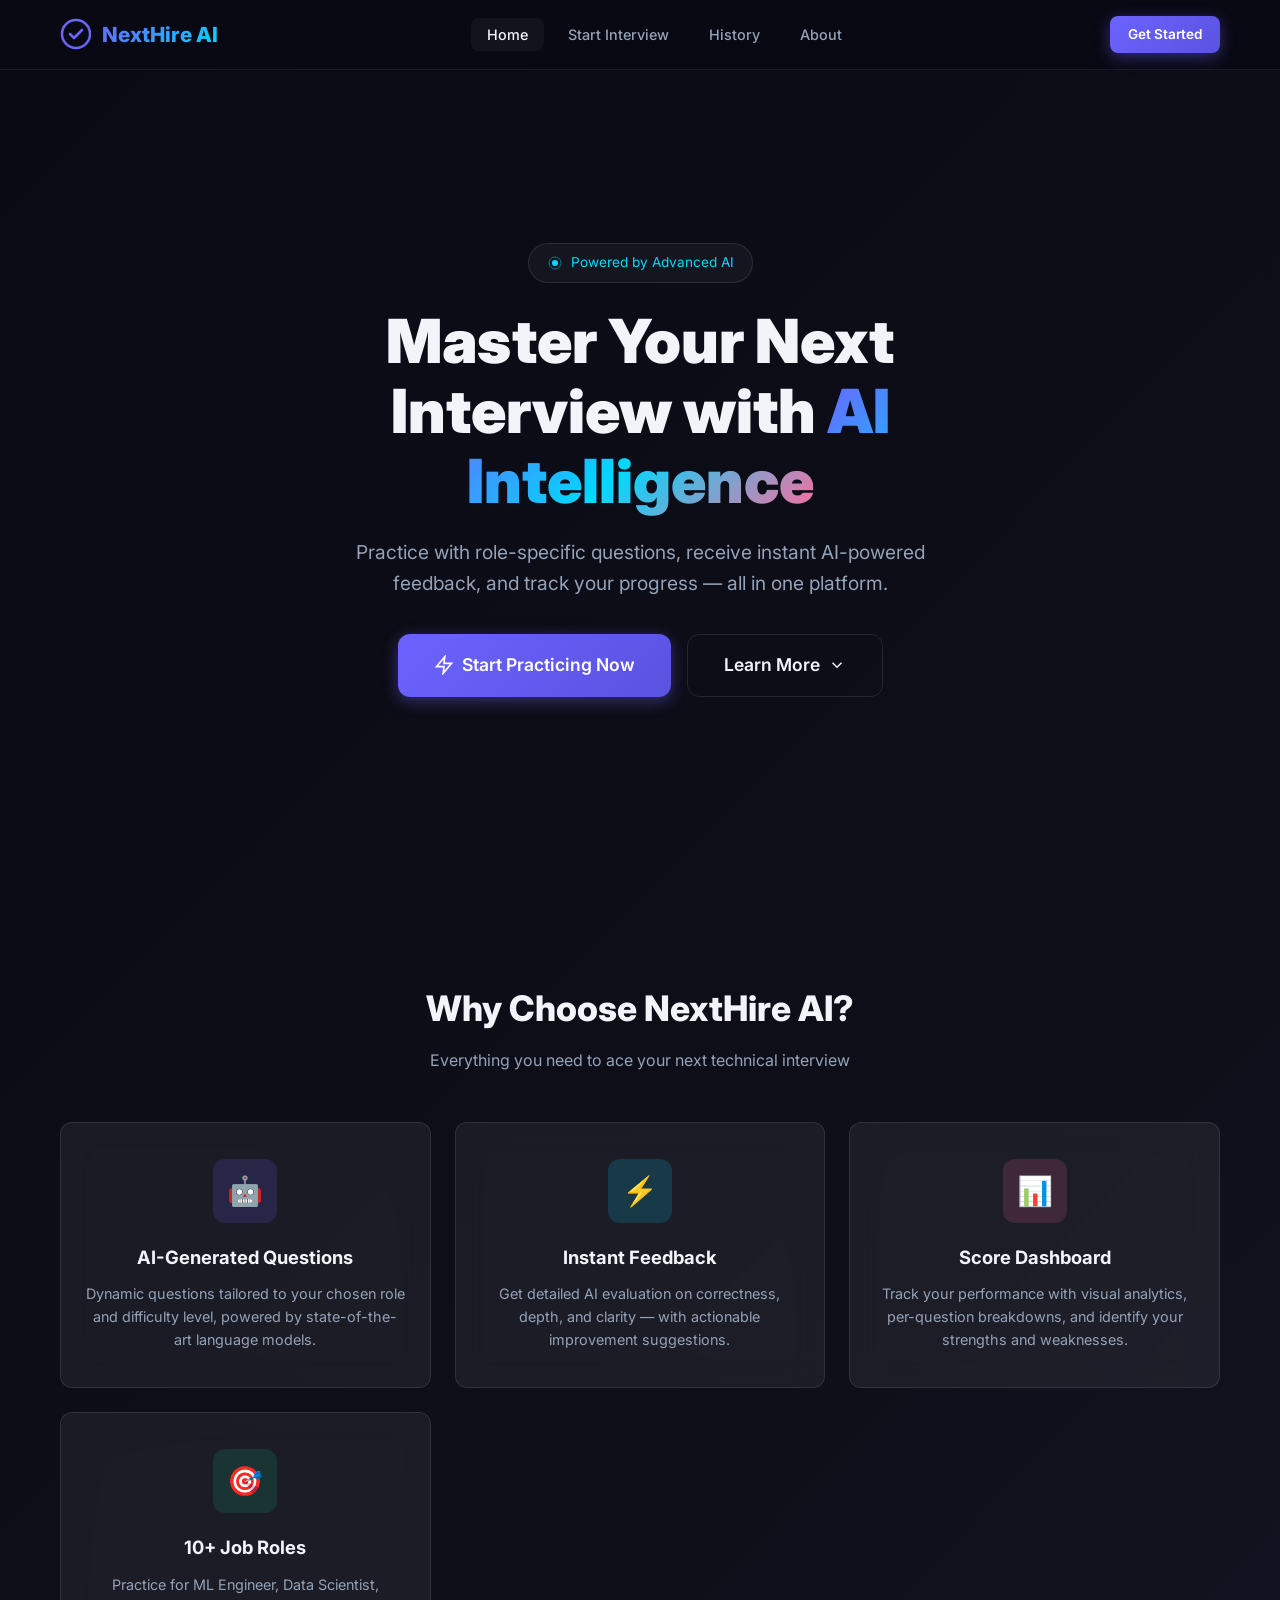
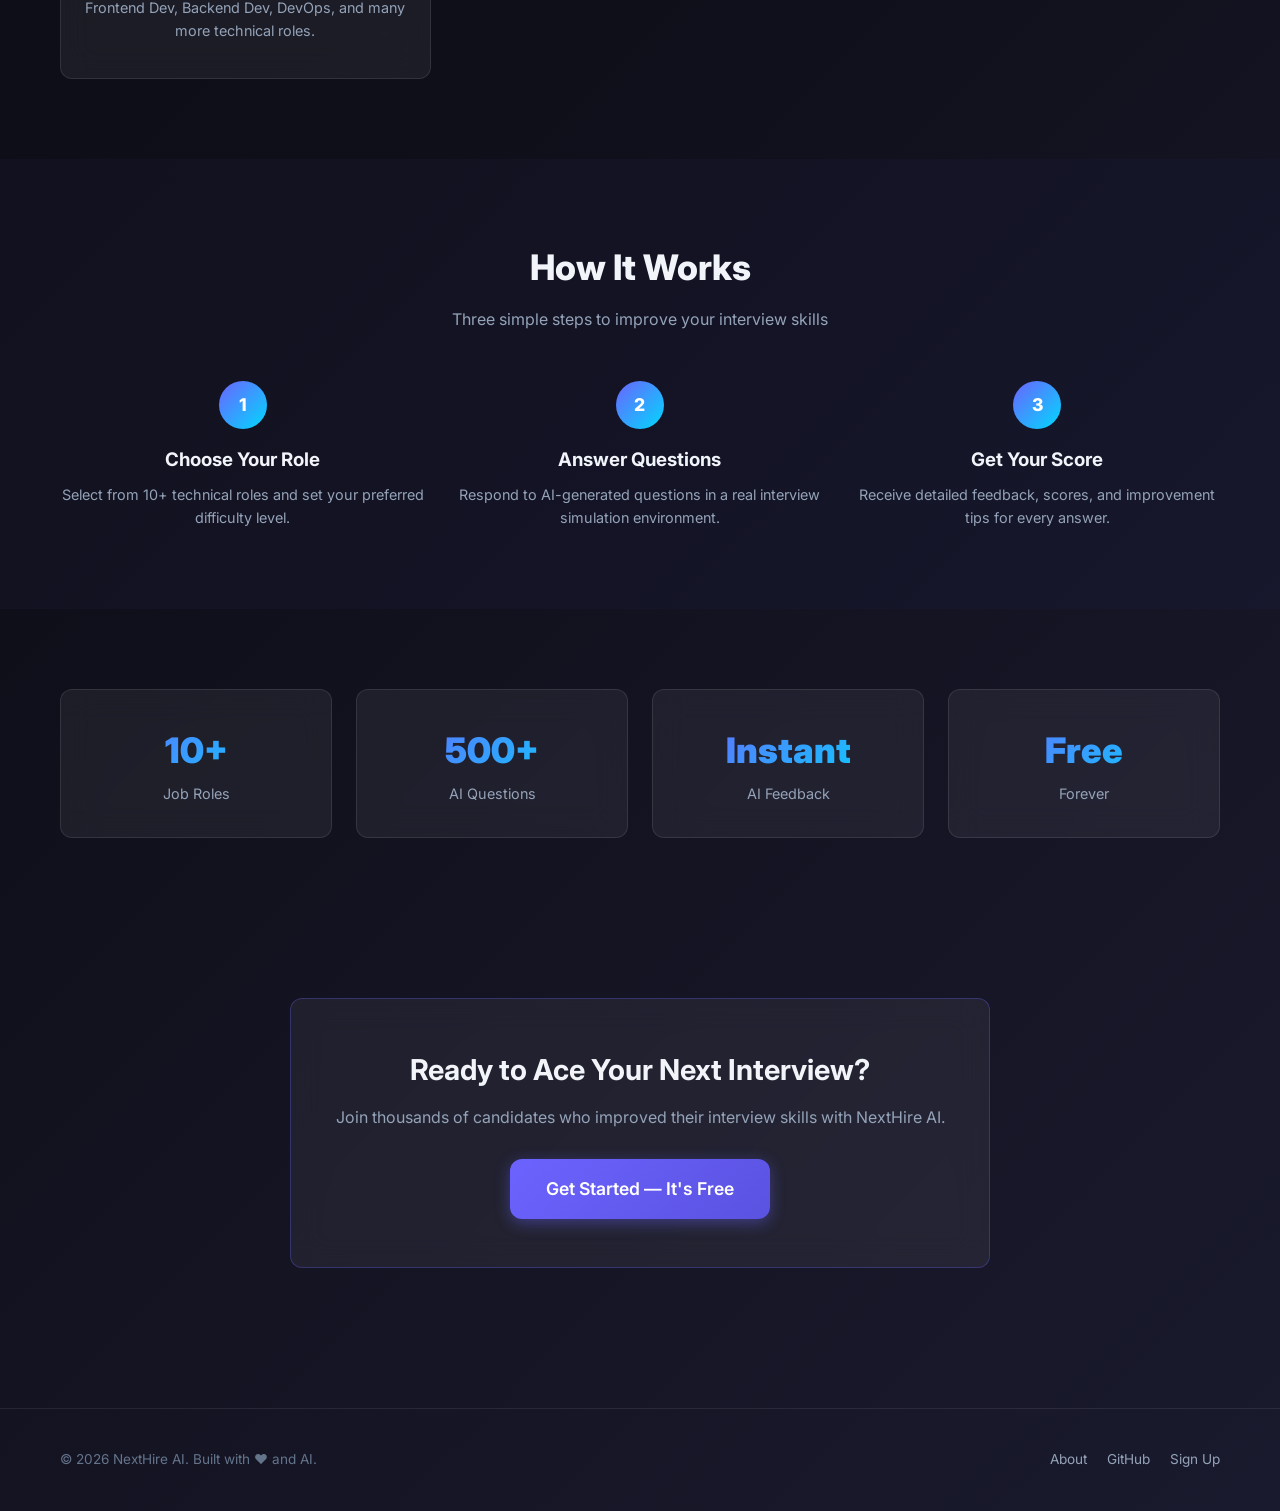
==== frontend/index.html @ ea90fc49 "project structure added" ====
<!DOCTYPE html>
<html lang="en">
<head>
  <meta charset="UTF-8">
  <meta name="viewport" content="width=device-width, initial-scale=1.0">
  <meta name="description" content="NextHire AI — Master your next interview with AI-powered mock interviews. Practice with real questions, get instant feedback.">
  <title>NextHire AI — AI-Powered Mock Interviews</title>
  <link rel="stylesheet" href="css/styles.css">
  <link rel="icon" href="data:image/svg+xml,<svg xmlns='http://www.w3.org/2000/svg' viewBox='0 0 100 100'><text y='.9em' font-size='90'>🎯</text></svg>">
</head>
<body>
  <!-- Navbar -->
  <nav class="navbar" id="navbar">
    <div class="container">
      <a href="index.html" class="nav-logo">
        <svg viewBox="0 0 32 32" fill="none"><circle cx="16" cy="16" r="14" stroke="url(#g1)" stroke-width="2.5"/><path d="M10 16l4 4 8-8" stroke="url(#g1)" stroke-width="2.5" stroke-linecap="round" stroke-linejoin="round"/><defs><linearGradient id="g1" x1="0" y1="0" x2="32" y2="32"><stop stop-color="#6C63FF"/><stop offset="1" stop-color="#00D9FF"/></linearGradient></defs></svg>
        <span>NextHire AI</span>
      </a>
      <ul class="nav-links" id="navLinks">
        <li><a href="index.html" class="active">Home</a></li>
        <li><a href="select-role.html">Start Interview</a></li>
        <li><a href="history.html">History</a></li>
        <li><a href="about.html">About</a></li>
      </ul>
      <div class="nav-user" id="navUser">
        <a href="auth.html" class="btn btn-primary btn-sm" id="authBtn">Get Started</a>
      </div>
      <button class="hamburger" id="hamburger" aria-label="Toggle menu">
        <span></span><span></span><span></span>
      </button>
    </div>
  </nav>

  <!-- Hero Section -->
  <section class="hero">
    <div class="hero-bg">
      <canvas id="particles-canvas"></canvas>
    </div>
    <div class="hero-content">
      <div class="hero-badge">
        <svg width="16" height="16" viewBox="0 0 16 16" fill="none"><circle cx="8" cy="8" r="3" fill="#00D9FF"/><circle cx="8" cy="8" r="6" stroke="#00D9FF" stroke-width="1" opacity="0.5"/></svg>
        Powered by Advanced AI
      </div>
      <h1>Master Your Next Interview with <span class="gradient-text">AI Intelligence</span></h1>
      <p>Practice with role-specific questions, receive instant AI-powered feedback, and track your progress — all in one platform.</p>
      <div class="hero-btns">
        <a href="auth.html" class="btn btn-primary btn-lg" id="heroCTA">
          <svg width="20" height="20" viewBox="0 0 24 24" fill="none" stroke="currentColor" stroke-width="2"><path d="M13 2L3 14h9l-1 8 10-12h-9l1-8z"/></svg>
          Start Practicing Now
        </a>
        <a href="#features" class="btn btn-secondary btn-lg">
          Learn More
          <svg width="18" height="18" viewBox="0 0 24 24" fill="none" stroke="currentColor" stroke-width="2"><path d="M6 9l6 6 6-6"/></svg>
        </a>
      </div>
    </div>
  </section>

  <!-- Features -->
  <section class="section" id="features">
    <div class="container">
      <div class="section-header">
        <h2>Why Choose <span class="gradient-text">NextHire AI</span>?</h2>
        <p>Everything you need to ace your next technical interview</p>
      </div>
      <div class="features-grid">
        <div class="glass-card feature-card animate-fade-in delay-1">
          <div class="feature-icon purple">🤖</div>
          <h3>AI-Generated Questions</h3>
          <p>Dynamic questions tailored to your chosen role and difficulty level, powered by state-of-the-art language models.</p>
        </div>
        <div class="glass-card feature-card animate-fade-in delay-2">
          <div class="feature-icon cyan">⚡</div>
          <h3>Instant Feedback</h3>
          <p>Get detailed AI evaluation on correctness, depth, and clarity — with actionable improvement suggestions.</p>
        </div>
        <div class="glass-card feature-card animate-fade-in delay-3">
          <div class="feature-icon pink">📊</div>
          <h3>Score Dashboard</h3>
          <p>Track your performance with visual analytics, per-question breakdowns, and identify your strengths and weaknesses.</p>
        </div>
        <div class="glass-card feature-card animate-fade-in delay-4">
          <div class="feature-icon green">🎯</div>
          <h3>10+ Job Roles</h3>
          <p>Practice for ML Engineer, Data Scientist, Frontend Dev, Backend Dev, DevOps, and many more technical roles.</p>
        </div>
      </div>
    </div>
  </section>

  <!-- How It Works -->
  <section class="section" style="background: rgba(108,99,255,0.03);">
    <div class="container">
      <div class="section-header">
        <h2>How It <span class="gradient-text">Works</span></h2>
        <p>Three simple steps to improve your interview skills</p>
      </div>
      <div class="steps-grid">
        <div class="step-card animate-fade-in delay-1">
          <div class="step-number">1</div>
          <h3>Choose Your Role</h3>
          <p>Select from 10+ technical roles and set your preferred difficulty level.</p>
        </div>
        <div class="step-card animate-fade-in delay-2">
          <div class="step-number">2</div>
          <h3>Answer Questions</h3>
          <p>Respond to AI-generated questions in a real interview simulation environment.</p>
        </div>
        <div class="step-card animate-fade-in delay-3">
          <div class="step-number">3</div>
          <h3>Get Your Score</h3>
          <p>Receive detailed feedback, scores, and improvement tips for every answer.</p>
        </div>
      </div>
    </div>
  </section>

  <!-- Stats -->
  <section class="section">
    <div class="container">
      <div class="stats-grid">
        <div class="glass-card stat-card animate-fade-in delay-1">
          <div class="stat-value">10+</div>
          <div class="stat-label">Job Roles</div>
        </div>
        <div class="glass-card stat-card animate-fade-in delay-2">
          <div class="stat-value">500+</div>
          <div class="stat-label">AI Questions</div>
        </div>
        <div class="glass-card stat-card animate-fade-in delay-3">
          <div class="stat-value">Instant</div>
          <div class="stat-label">AI Feedback</div>
        </div>
        <div class="glass-card stat-card animate-fade-in delay-4">
          <div class="stat-value">Free</div>
          <div class="stat-label">Forever</div>
        </div>
      </div>
    </div>
  </section>

  <!-- CTA -->
  <section class="section" style="text-align:center;">
    <div class="container">
      <div class="glass-card" style="padding:48px 32px; max-width:700px; margin:0 auto; border: 1px solid rgba(108,99,255,0.3);">
        <h2 style="font-size:1.8rem; margin-bottom:12px;">Ready to Ace Your Next Interview?</h2>
        <p style="color:var(--text-secondary); margin-bottom:28px;">Join thousands of candidates who improved their interview skills with NextHire AI.</p>
        <a href="auth.html" class="btn btn-primary btn-lg">Get Started — It's Free</a>
      </div>
    </div>
  </section>

  <!-- Footer -->
  <footer class="footer">
    <div class="container">
      <div class="footer-content">
        <div class="footer-text">© 2026 NextHire AI. Built with ❤️ and AI.</div>
        <div class="footer-links">
          <a href="about.html">About</a>
          <a href="https://github.com" target="_blank">GitHub</a>
          <a href="auth.html">Sign Up</a>
        </div>
      </div>
    </div>
  </footer>

  <!-- Toast Container -->
  <div class="toast-container" id="toastContainer"></div>

  <script src="js/particles.js"></script>
  <script src="js/app.js"></script>
</body>
</html>
---- frontend/css/styles.css ----
/* ========== NextHire AI — Design System ========== */
@import url('https://fonts.googleapis.com/css2?family=Inter:wght@300;400;500;600;700;800;900&display=swap');

/* --- CSS Variables --- */
:root {
  --primary: #6C63FF;
  --primary-light: #8B83FF;
  --primary-dark: #5A52E0;
  --secondary: #00D9FF;
  --secondary-light: #33E1FF;
  --accent: #FF6B9D;
  --success: #10B981;
  --warning: #F59E0B;
  --danger: #EF4444;
  --bg-primary: #0A0A14;
  --bg-secondary: #0F0F1A;
  --bg-tertiary: #1A1A2E;
  --surface: rgba(255,255,255,0.04);
  --surface-hover: rgba(255,255,255,0.08);
  --surface-active: rgba(255,255,255,0.12);
  --glass: rgba(255,255,255,0.06);
  --glass-border: rgba(255,255,255,0.1);
  --text-primary: #F1F5F9;
  --text-secondary: #94A3B8;
  --text-muted: #64748B;
  --border: rgba(255,255,255,0.08);
  --shadow: 0 8px 32px rgba(0,0,0,0.4);
  --shadow-lg: 0 16px 48px rgba(0,0,0,0.5);
  --glow-primary: 0 0 20px rgba(108,99,255,0.3);
  --glow-secondary: 0 0 20px rgba(0,217,255,0.3);
  --radius-sm: 8px;
  --radius-md: 12px;
  --radius-lg: 16px;
  --radius-xl: 24px;
  --transition: all 0.3s cubic-bezier(0.4, 0, 0.2, 1);
}

/* --- Reset & Base --- */
*, *::before, *::after { box-sizing: border-box; margin: 0; padding: 0; }

html {
  scroll-behavior: smooth;
  font-size: 16px;
}

body {
  font-family: 'Inter', -apple-system, BlinkMacSystemFont, sans-serif;
  background: linear-gradient(135deg, var(--bg-primary), var(--bg-secondary), var(--bg-tertiary));
  color: var(--text-primary);
  min-height: 100vh;
  line-height: 1.6;
  overflow-x: hidden;
  -webkit-font-smoothing: antialiased;
}

a { color: var(--primary-light); text-decoration: none; transition: var(--transition); }
a:hover { color: var(--secondary); }

img { max-width: 100%; height: auto; }

/* --- Scrollbar --- */
::-webkit-scrollbar { width: 6px; }
::-webkit-scrollbar-track { background: var(--bg-primary); }
::-webkit-scrollbar-thumb { background: var(--primary); border-radius: 3px; }

/* --- Container --- */
.container { width: 100%; max-width: 1200px; margin: 0 auto; padding: 0 20px; }

/* --- Glass Card --- */
.glass-card {
  background: var(--glass);
  backdrop-filter: blur(16px);
  -webkit-backdrop-filter: blur(16px);
  border: 1px solid var(--glass-border);
  border-radius: var(--radius-md);
  padding: 24px;
  transition: var(--transition);
}
.glass-card:hover {
  background: var(--surface-hover);
  border-color: rgba(108,99,255,0.3);
  transform: translateY(-2px);
  box-shadow: var(--glow-primary);
}

/* --- Buttons --- */
.btn {
  display: inline-flex;
  align-items: center;
  justify-content: center;
  gap: 8px;
  padding: 12px 28px;
  border: none;
  border-radius: var(--radius-sm);
  font-family: 'Inter', sans-serif;
  font-weight: 600;
  font-size: 0.95rem;
  cursor: pointer;
  transition: var(--transition);
  text-decoration: none;
  white-space: nowrap;
}
.btn-primary {
  background: linear-gradient(135deg, var(--primary), var(--primary-dark));
  color: #fff;
  box-shadow: 0 4px 15px rgba(108,99,255,0.4);
}
.btn-primary:hover {
  transform: translateY(-2px);
  box-shadow: 0 6px 25px rgba(108,99,255,0.5);
  color: #fff;
}
.btn-secondary {
  background: transparent;
  color: var(--text-primary);
  border: 1px solid var(--glass-border);
}
.btn-secondary:hover {
  background: var(--surface-hover);
  border-color: var(--primary);
  color: #fff;
}
.btn-success { background: linear-gradient(135deg, var(--success), #059669); color: #fff; }
.btn-danger { background: linear-gradient(135deg, var(--danger), #DC2626); color: #fff; }
.btn-lg { padding: 16px 36px; font-size: 1.1rem; border-radius: var(--radius-md); }
.btn-sm { padding: 8px 18px; font-size: 0.85rem; }
.btn-icon { width: 44px; height: 44px; padding: 0; border-radius: 50%; }
.btn:disabled { opacity: 0.5; cursor: not-allowed; transform: none !important; }

/* --- Form Elements --- */
.form-group { margin-bottom: 20px; }
.form-label {
  display: block;
  margin-bottom: 6px;
  font-size: 0.9rem;
  font-weight: 500;
  color: var(--text-secondary);
}
.form-input, .form-textarea, .form-select {
  width: 100%;
  padding: 12px 16px;
  background: var(--surface);
  border: 1px solid var(--border);
  border-radius: var(--radius-sm);
  color: var(--text-primary);
  font-family: 'Inter', sans-serif;
  font-size: 0.95rem;
  transition: var(--transition);
  outline: none;
}
.form-input:focus, .form-textarea:focus, .form-select:focus {
  border-color: var(--primary);
  box-shadow: 0 0 0 3px rgba(108,99,255,0.15);
  background: var(--surface-hover);
}
.form-input::placeholder, .form-textarea::placeholder { color: var(--text-muted); }
.form-textarea { resize: vertical; min-height: 120px; }
.form-select option { background: var(--bg-secondary); color: var(--text-primary); }

/* --- Navbar --- */
.navbar {
  position: fixed;
  top: 0;
  left: 0;
  right: 0;
  z-index: 1000;
  background: rgba(10,10,20,0.85);
  backdrop-filter: blur(20px);
  -webkit-backdrop-filter: blur(20px);
  border-bottom: 1px solid var(--border);
  padding: 0 20px;
  height: 70px;
}
.navbar .container {
  display: flex;
  align-items: center;
  justify-content: space-between;
  height: 100%;
}
.nav-logo {
  display: flex;
  align-items: center;
  gap: 10px;
  font-size: 1.3rem;
  font-weight: 800;
  color: var(--text-primary);
}
.nav-logo span { background: linear-gradient(135deg, var(--primary), var(--secondary)); -webkit-background-clip: text; -webkit-text-fill-color: transparent; background-clip: text; }
.nav-logo svg { width: 32px; height: 32px; }
.nav-links { display: flex; align-items: center; gap: 8px; list-style: none; }
.nav-links a {
  padding: 8px 16px;
  color: var(--text-secondary);
  font-size: 0.9rem;
  font-weight: 500;
  border-radius: var(--radius-sm);
  transition: var(--transition);
}
.nav-links a:hover, .nav-links a.active { color: var(--text-primary); background: var(--surface); }
.nav-user { display: flex; align-items: center; gap: 12px; }
.nav-avatar {
  width: 36px; height: 36px;
  border-radius: 50%;
  background: linear-gradient(135deg, var(--primary), var(--secondary));
  display: flex; align-items: center; justify-content: center;
  font-weight: 700; font-size: 0.85rem; color: #fff;
  cursor: pointer;
}
.hamburger {
  display: none;
  flex-direction: column;
  gap: 5px;
  cursor: pointer;
  background: none;
  border: none;
  padding: 8px;
}
.hamburger span {
  width: 24px; height: 2px;
  background: var(--text-primary);
  transition: var(--transition);
  border-radius: 2px;
}

/* --- Hero --- */
.hero {
  min-height: 100vh;
  display: flex;
  align-items: center;
  justify-content: center;
  text-align: center;
  padding: 100px 20px 60px;
  position: relative;
  overflow: hidden;
}
.hero-bg { position: absolute; inset: 0; z-index: 0; }
#particles-canvas { position: absolute; inset: 0; z-index: 0; }
.hero-content { position: relative; z-index: 1; max-width: 750px; }
.hero-badge {
  display: inline-flex;
  align-items: center;
  gap: 8px;
  padding: 8px 18px;
  background: var(--surface);
  border: 1px solid var(--glass-border);
  border-radius: 50px;
  font-size: 0.85rem;
  color: var(--secondary);
  margin-bottom: 24px;
  animation: fadeInDown 0.8s ease;
}
.hero h1 {
  font-size: clamp(2.2rem, 5vw, 3.8rem);
  font-weight: 900;
  line-height: 1.15;
  margin-bottom: 20px;
  animation: fadeInUp 0.8s ease 0.2s both;
}
.hero h1 .gradient-text {
  background: linear-gradient(135deg, var(--primary), var(--secondary), var(--accent));
  -webkit-background-clip: text;
  -webkit-text-fill-color: transparent;
  background-clip: text;
}
.hero p {
  font-size: clamp(1rem, 2vw, 1.2rem);
  color: var(--text-secondary);
  margin-bottom: 36px;
  max-width: 600px;
  margin-left: auto;
  margin-right: auto;
  animation: fadeInUp 0.8s ease 0.4s both;
}
.hero-btns {
  display: flex;
  gap: 16px;
  justify-content: center;
  flex-wrap: wrap;
  animation: fadeInUp 0.8s ease 0.6s both;
}

/* --- Section --- */
.section { padding: 80px 0; }
.section-header { text-align: center; margin-bottom: 48px; }
.section-header h2 {
  font-size: clamp(1.6rem, 3vw, 2.2rem);
  font-weight: 800;
  margin-bottom: 12px;
}
.section-header p { color: var(--text-secondary); max-width: 550px; margin: 0 auto; }

/* --- Feature Cards --- */
.features-grid { display: grid; grid-template-columns: repeat(auto-fit, minmax(280px, 1fr)); gap: 24px; }
.feature-card { text-align: center; padding: 36px 24px; }
.feature-icon {
  width: 64px; height: 64px;
  margin: 0 auto 20px;
  border-radius: var(--radius-md);
  display: flex; align-items: center; justify-content: center;
  font-size: 1.8rem;
}
.feature-icon.purple { background: rgba(108,99,255,0.15); color: var(--primary); }
.feature-icon.cyan { background: rgba(0,217,255,0.15); color: var(--secondary); }
.feature-icon.pink { background: rgba(255,107,157,0.15); color: var(--accent); }
.feature-icon.green { background: rgba(16,185,129,0.15); color: var(--success); }
.feature-card h3 { font-size: 1.15rem; font-weight: 700; margin-bottom: 10px; }
.feature-card p { font-size: 0.9rem; color: var(--text-secondary); line-height: 1.6; }

/* --- Steps --- */
.steps-grid { display: grid; grid-template-columns: repeat(auto-fit, minmax(220px, 1fr)); gap: 32px; position: relative; }
.step-card { text-align: center; position: relative; }
.step-number {
  width: 48px; height: 48px;
  margin: 0 auto 16px;
  border-radius: 50%;
  background: linear-gradient(135deg, var(--primary), var(--secondary));
  display: flex; align-items: center; justify-content: center;
  font-weight: 800; font-size: 1.1rem; color: #fff;
}
.step-card h3 { font-weight: 700; margin-bottom: 8px; }
.step-card p { font-size: 0.9rem; color: var(--text-secondary); }

/* --- Stats --- */
.stats-grid { display: grid; grid-template-columns: repeat(auto-fit, minmax(200px, 1fr)); gap: 24px; }
.stat-card { text-align: center; padding: 32px 16px; }
.stat-card .stat-value {
  font-size: 2.2rem;
  font-weight: 900;
  background: linear-gradient(135deg, var(--primary), var(--secondary));
  -webkit-background-clip: text; -webkit-text-fill-color: transparent; background-clip: text;
}
.stat-card .stat-label { font-size: 0.9rem; color: var(--text-secondary); margin-top: 4px; }

/* --- Auth Page --- */
.auth-page {
  min-height: 100vh;
  display: flex;
  align-items: center;
  justify-content: center;
  padding: 80px 20px 40px;
}
.auth-container {
  width: 100%;
  max-width: 440px;
}
.auth-card { padding: 40px 32px; text-align: center; }
.auth-card h2 { font-size: 1.6rem; font-weight: 800; margin-bottom: 8px; }
.auth-card .auth-subtitle { color: var(--text-secondary); margin-bottom: 28px; font-size: 0.95rem; }
.auth-tabs { display: flex; gap: 4px; background: var(--surface); border-radius: var(--radius-sm); padding: 4px; margin-bottom: 28px; }
.auth-tab {
  flex: 1;
  padding: 10px;
  border: none;
  background: transparent;
  color: var(--text-secondary);
  font-family: 'Inter', sans-serif;
  font-weight: 600;
  font-size: 0.9rem;
  cursor: pointer;
  border-radius: 6px;
  transition: var(--transition);
}
.auth-tab.active { background: var(--primary); color: #fff; }
.auth-divider {
  display: flex;
  align-items: center;
  gap: 16px;
  margin: 20px 0;
  color: var(--text-muted);
  font-size: 0.85rem;
}
.auth-divider::before, .auth-divider::after { content: ''; flex: 1; height: 1px; background: var(--border); }
.auth-footer { margin-top: 20px; font-size: 0.85rem; color: var(--text-secondary); }
.password-wrapper { position: relative; }
.password-toggle {
  position: absolute;
  right: 14px;
  top: 50%;
  transform: translateY(-50%);
  background: none;
  border: none;
  color: var(--text-muted);
  cursor: pointer;
  font-size: 1.1rem;
}

/* --- Role Selection --- */
.page-wrapper { padding: 90px 20px 40px; min-height: 100vh; }
.page-header { margin-bottom: 32px; }
.page-header h1 { font-size: clamp(1.5rem, 3vw, 2rem); font-weight: 800; }
.page-header p { color: var(--text-secondary); margin-top: 8px; }

.roles-filters {
  display: flex;
  gap: 12px;
  margin-bottom: 24px;
  flex-wrap: wrap;
  align-items: center;
}
.search-box {
  flex: 1;
  min-width: 220px;
  position: relative;
}
.search-box input { padding-left: 42px; }
.search-box svg {
  position: absolute;
  left: 14px;
  top: 50%;
  transform: translateY(-50%);
  width: 18px;
  height: 18px;
  color: var(--text-muted);
}
.filter-chip {
  padding: 8px 18px;
  border: 1px solid var(--border);
  border-radius: 50px;
  background: transparent;
  color: var(--text-secondary);
  font-family: 'Inter', sans-serif;
  font-size: 0.85rem;
  font-weight: 500;
  cursor: pointer;
  transition: var(--transition);
}
.filter-chip:hover, .filter-chip.active {
  background: var(--primary);
  color: #fff;
  border-color: var(--primary);
}

.roles-grid { display: grid; grid-template-columns: repeat(auto-fill, minmax(280px, 1fr)); gap: 20px; }
.role-card { cursor: pointer; position: relative; overflow: hidden; }
.role-card.selected { border-color: var(--primary); box-shadow: var(--glow-primary); }
.role-card .role-icon { font-size: 2.2rem; margin-bottom: 14px; }
.role-card h3 { font-size: 1.05rem; font-weight: 700; margin-bottom: 6px; }
.role-card p { font-size: 0.85rem; color: var(--text-secondary); margin-bottom: 14px; }
.role-meta { display: flex; gap: 10px; flex-wrap: wrap; }
.role-badge {
  padding: 4px 10px;
  border-radius: 50px;
  font-size: 0.75rem;
  font-weight: 600;
}
.role-badge.easy { background: rgba(16,185,129,0.15); color: var(--success); }
.role-badge.medium { background: rgba(245,158,11,0.15); color: var(--warning); }
.role-badge.hard { background: rgba(239,68,68,0.15); color: var(--danger); }

.config-panel {
  margin-top: 32px;
  display: flex;
  flex-wrap: wrap;
  gap: 20px;
  align-items: flex-end;
}
.config-group { flex: 1; min-width: 180px; }

/* --- Interview Room --- */
.interview-layout {
  display: grid;
  grid-template-columns: 1fr 1fr;
  gap: 24px;
  min-height: calc(100vh - 130px);
}
.interview-sidebar { position: sticky; top: 90px; height: fit-content; }
.question-panel, .answer-panel { display: flex; flex-direction: column; gap: 16px; }
.progress-bar-container {
  width: 100%;
  height: 6px;
  background: var(--surface);
  border-radius: 3px;
  overflow: hidden;
}
.progress-bar-fill {
  height: 100%;
  background: linear-gradient(90deg, var(--primary), var(--secondary));
  border-radius: 3px;
  transition: width 0.5s ease;
}
.question-number { font-size: 0.85rem; color: var(--text-muted); font-weight: 600; }
.question-text { font-size: 1.1rem; font-weight: 600; line-height: 1.7; }
.timer {
  display: flex;
  align-items: center;
  gap: 8px;
  font-size: 1.3rem;
  font-weight: 700;
  font-variant-numeric: tabular-nums;
}
.timer.warning { color: var(--warning); }
.timer.danger { color: var(--danger); animation: pulse 1s infinite; }
.char-count { text-align: right; font-size: 0.8rem; color: var(--text-muted); }
.interview-actions { display: flex; gap: 12px; flex-wrap: wrap; }

/* --- Dashboard --- */
.dashboard-grid { display: grid; grid-template-columns: 300px 1fr; gap: 24px; }
.score-circle {
  width: 180px; height: 180px;
  margin: 0 auto 20px;
  position: relative;
}
.score-circle svg { width: 100%; height: 100%; transform: rotate(-90deg); }
.score-circle circle {
  fill: none;
  stroke-width: 8;
  stroke-linecap: round;
}
.score-circle .bg { stroke: var(--surface); }
.score-circle .fg {
  stroke: var(--primary);
  stroke-dasharray: 502;
  stroke-dashoffset: 502;
  transition: stroke-dashoffset 1.5s ease;
}
.score-value {
  position: absolute;
  inset: 0;
  display: flex;
  flex-direction: column;
  align-items: center;
  justify-content: center;
}
.score-value .number { font-size: 2.8rem; font-weight: 900; }
.score-value .label { font-size: 0.8rem; color: var(--text-secondary); }

.metric-bar { margin-bottom: 16px; }
.metric-header { display: flex; justify-content: space-between; margin-bottom: 6px; font-size: 0.85rem; }
.metric-track { height: 8px; background: var(--surface); border-radius: 4px; overflow: hidden; }
.metric-fill { height: 100%; border-radius: 4px; transition: width 1s ease; }
.metric-fill.purple { background: var(--primary); }
.metric-fill.cyan { background: var(--secondary); }
.metric-fill.pink { background: var(--accent); }

.qa-accordion { display: flex; flex-direction: column; gap: 12px; }
.qa-item { overflow: hidden; }
.qa-header {
  display: flex;
  align-items: center;
  justify-content: space-between;
  padding: 16px 20px;
  cursor: pointer;
  gap: 12px;
}
.qa-header:hover { background: var(--surface-hover); }
.qa-body { padding: 0 20px 20px; border-top: 1px solid var(--border); display: none; }
.qa-item.open .qa-body { display: block; }
.qa-score {
  padding: 4px 12px;
  border-radius: 50px;
  font-size: 0.8rem;
  font-weight: 700;
  flex-shrink: 0;
}
.qa-score.high { background: rgba(16,185,129,0.15); color: var(--success); }
.qa-score.mid { background: rgba(245,158,11,0.15); color: var(--warning); }
.qa-score.low { background: rgba(239,68,68,0.15); color: var(--danger); }

/* --- History --- */
.history-stats { display: grid; grid-template-columns: repeat(auto-fit, minmax(160px, 1fr)); gap: 16px; margin-bottom: 24px; }
.history-list { display: flex; flex-direction: column; gap: 12px; }
.history-item {
  display: flex;
  align-items: center;
  justify-content: space-between;
  padding: 20px 24px;
  gap: 16px;
  flex-wrap: wrap;
}
.history-item-info { flex: 1; min-width: 200px; }
.history-item-info h3 { font-size: 1rem; font-weight: 700; margin-bottom: 4px; }
.history-item-info p { font-size: 0.8rem; color: var(--text-secondary); }
.history-item-score { font-size: 1.4rem; font-weight: 800; }
.empty-state { text-align: center; padding: 60px 20px; }
.empty-state svg { width: 80px; height: 80px; color: var(--text-muted); margin-bottom: 16px; }
.empty-state h3 { font-size: 1.2rem; margin-bottom: 8px; }
.empty-state p { color: var(--text-secondary); margin-bottom: 20px; }

/* --- Footer --- */
.footer {
  border-top: 1px solid var(--border);
  padding: 40px 20px;
  margin-top: 60px;
}
.footer-content {
  display: flex;
  justify-content: space-between;
  align-items: center;
  flex-wrap: wrap;
  gap: 16px;
}
.footer-text { color: var(--text-muted); font-size: 0.85rem; }
.footer-links { display: flex; gap: 20px; }
.footer-links a { color: var(--text-secondary); font-size: 0.85rem; }

/* --- Modal --- */
.modal-overlay {
  position: fixed; inset: 0;
  background: rgba(0,0,0,0.7);
  backdrop-filter: blur(4px);
  z-index: 2000;
  display: none;
  align-items: center;
  justify-content: center;
  padding: 20px;
}
.modal-overlay.active { display: flex; }
.modal {
  width: 100%;
  max-width: 450px;
  padding: 32px;
  text-align: center;
  animation: scaleIn 0.3s ease;
}
.modal h3 { font-size: 1.2rem; margin-bottom: 12px; }
.modal p { color: var(--text-secondary); margin-bottom: 24px; }
.modal-actions { display: flex; gap: 12px; justify-content: center; }

/* --- Toast --- */
.toast-container { position: fixed; top: 80px; right: 20px; z-index: 3000; display: flex; flex-direction: column; gap: 8px; }
.toast {
  padding: 14px 20px;
  border-radius: var(--radius-sm);
  font-size: 0.9rem;
  font-weight: 500;
  animation: slideInRight 0.3s ease;
  display: flex; align-items: center; gap: 10px;
  min-width: 280px;
}
.toast.success { background: rgba(16,185,129,0.15); border: 1px solid var(--success); color: var(--success); }
.toast.error { background: rgba(239,68,68,0.15); border: 1px solid var(--danger); color: var(--danger); }
.toast.info { background: rgba(108,99,255,0.15); border: 1px solid var(--primary); color: var(--primary-light); }

/* --- Loading Spinner --- */
.spinner { width: 40px; height: 40px; border: 3px solid var(--surface); border-top-color: var(--primary); border-radius: 50%; animation: spin 0.8s linear infinite; }
.loading-overlay {
  position: fixed; inset: 0;
  background: rgba(10,10,20,0.9);
  display: flex; align-items: center; justify-content: center; flex-direction: column; gap: 16px;
  z-index: 5000;
}

/* --- Animations --- */
@keyframes fadeInUp { from { opacity: 0; transform: translateY(24px); } to { opacity: 1; transform: translateY(0); } }
@keyframes fadeInDown { from { opacity: 0; transform: translateY(-24px); } to { opacity: 1; transform: translateY(0); } }
@keyframes slideInRight { from { opacity: 0; transform: translateX(40px); } to { opacity: 1; transform: translateX(0); } }
@keyframes scaleIn { from { opacity: 0; transform: scale(0.9); } to { opacity: 1; transform: scale(1); } }
@keyframes spin { to { transform: rotate(360deg); } }
@keyframes pulse { 0%, 100% { opacity: 1; } 50% { opacity: 0.5; } }
@keyframes float { 0%, 100% { transform: translateY(0); } 50% { transform: translateY(-10px); } }
@keyframes glow {
  0%, 100% { box-shadow: 0 0 5px rgba(108,99,255,0.2); }
  50% { box-shadow: 0 0 20px rgba(108,99,255,0.4); }
}

.animate-fade-in { animation: fadeInUp 0.6s ease both; }
.animate-float { animation: float 3s ease-in-out infinite; }
.delay-1 { animation-delay: 0.1s; }
.delay-2 { animation-delay: 0.2s; }
.delay-3 { animation-delay: 0.3s; }
.delay-4 { animation-delay: 0.4s; }
.delay-5 { animation-delay: 0.5s; }

/* ==============================
   RESPONSIVE DESIGN
   ============================== */

/* Tablet */
@media (max-width: 992px) {
  .interview-layout { grid-template-columns: 1fr; }
  .interview-sidebar { position: static; }
  .dashboard-grid { grid-template-columns: 1fr; }
  .nav-links { display: none; }
  .hamburger { display: flex; }
  .nav-links.open {
    display: flex;
    flex-direction: column;
    position: absolute;
    top: 70px;
    left: 0;
    right: 0;
    background: rgba(10,10,20,0.97);
    backdrop-filter: blur(20px);
    padding: 20px;
    border-bottom: 1px solid var(--border);
  }
}

/* Mobile */
@media (max-width: 640px) {
  html { font-size: 15px; }
  .container { padding: 0 16px; }
  .hero { padding: 90px 16px 40px; }
  .section { padding: 50px 0; }
  .glass-card { padding: 20px 16px; }
  .auth-card { padding: 28px 20px; }
  .hero-btns { flex-direction: column; align-items: center; }
  .btn-lg { width: 100%; }
  .roles-grid { grid-template-columns: 1fr; }
  .interview-actions { flex-direction: column; }
  .interview-actions .btn { width: 100%; }
  .config-panel { flex-direction: column; }
  .history-item { flex-direction: column; align-items: flex-start; }
  .footer-content { flex-direction: column; text-align: center; }
  .modal { padding: 24px 20px; }
  .page-wrapper { padding: 80px 16px 32px; }
}

/* Small phones */
@media (max-width: 380px) {
  html { font-size: 14px; }
  .navbar { height: 60px; }
  .page-wrapper { padding-top: 70px; }
  .features-grid { grid-template-columns: 1fr; }
  .stats-grid { grid-template-columns: repeat(2, 1fr); }
}
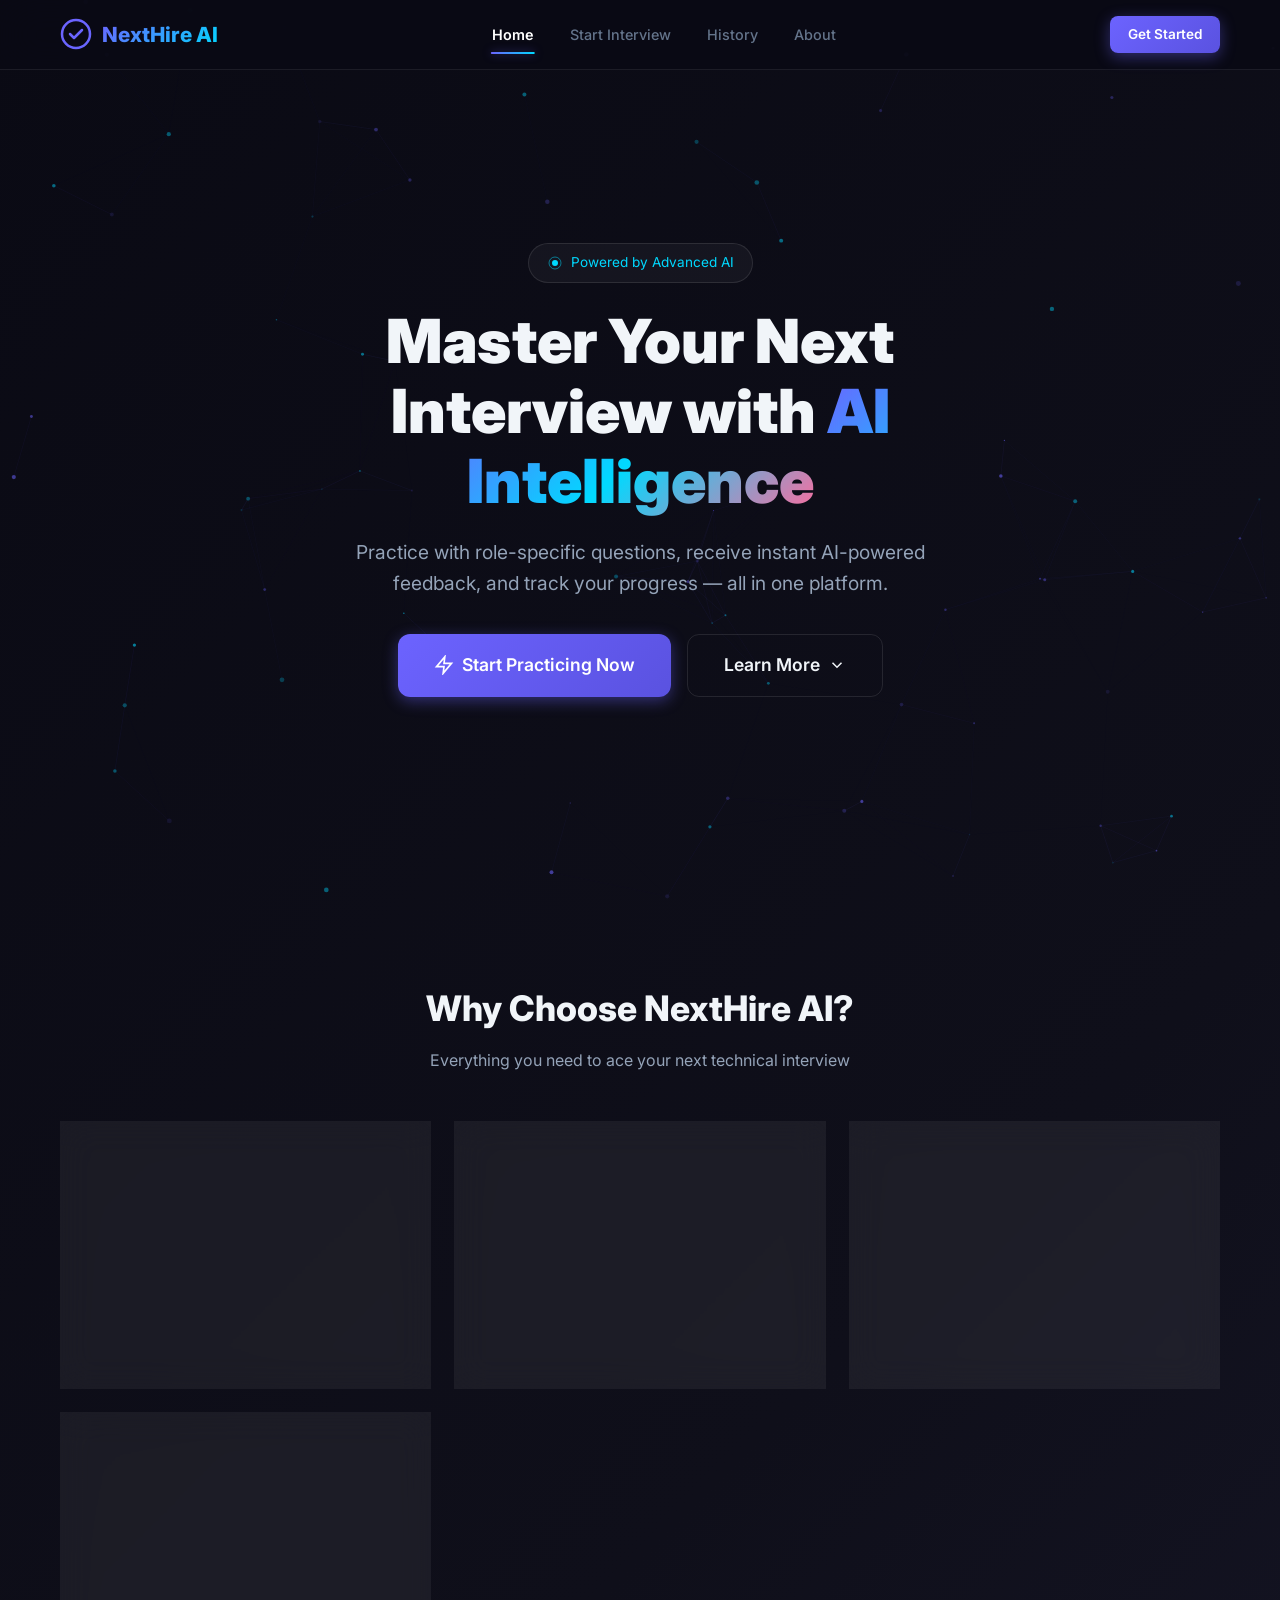
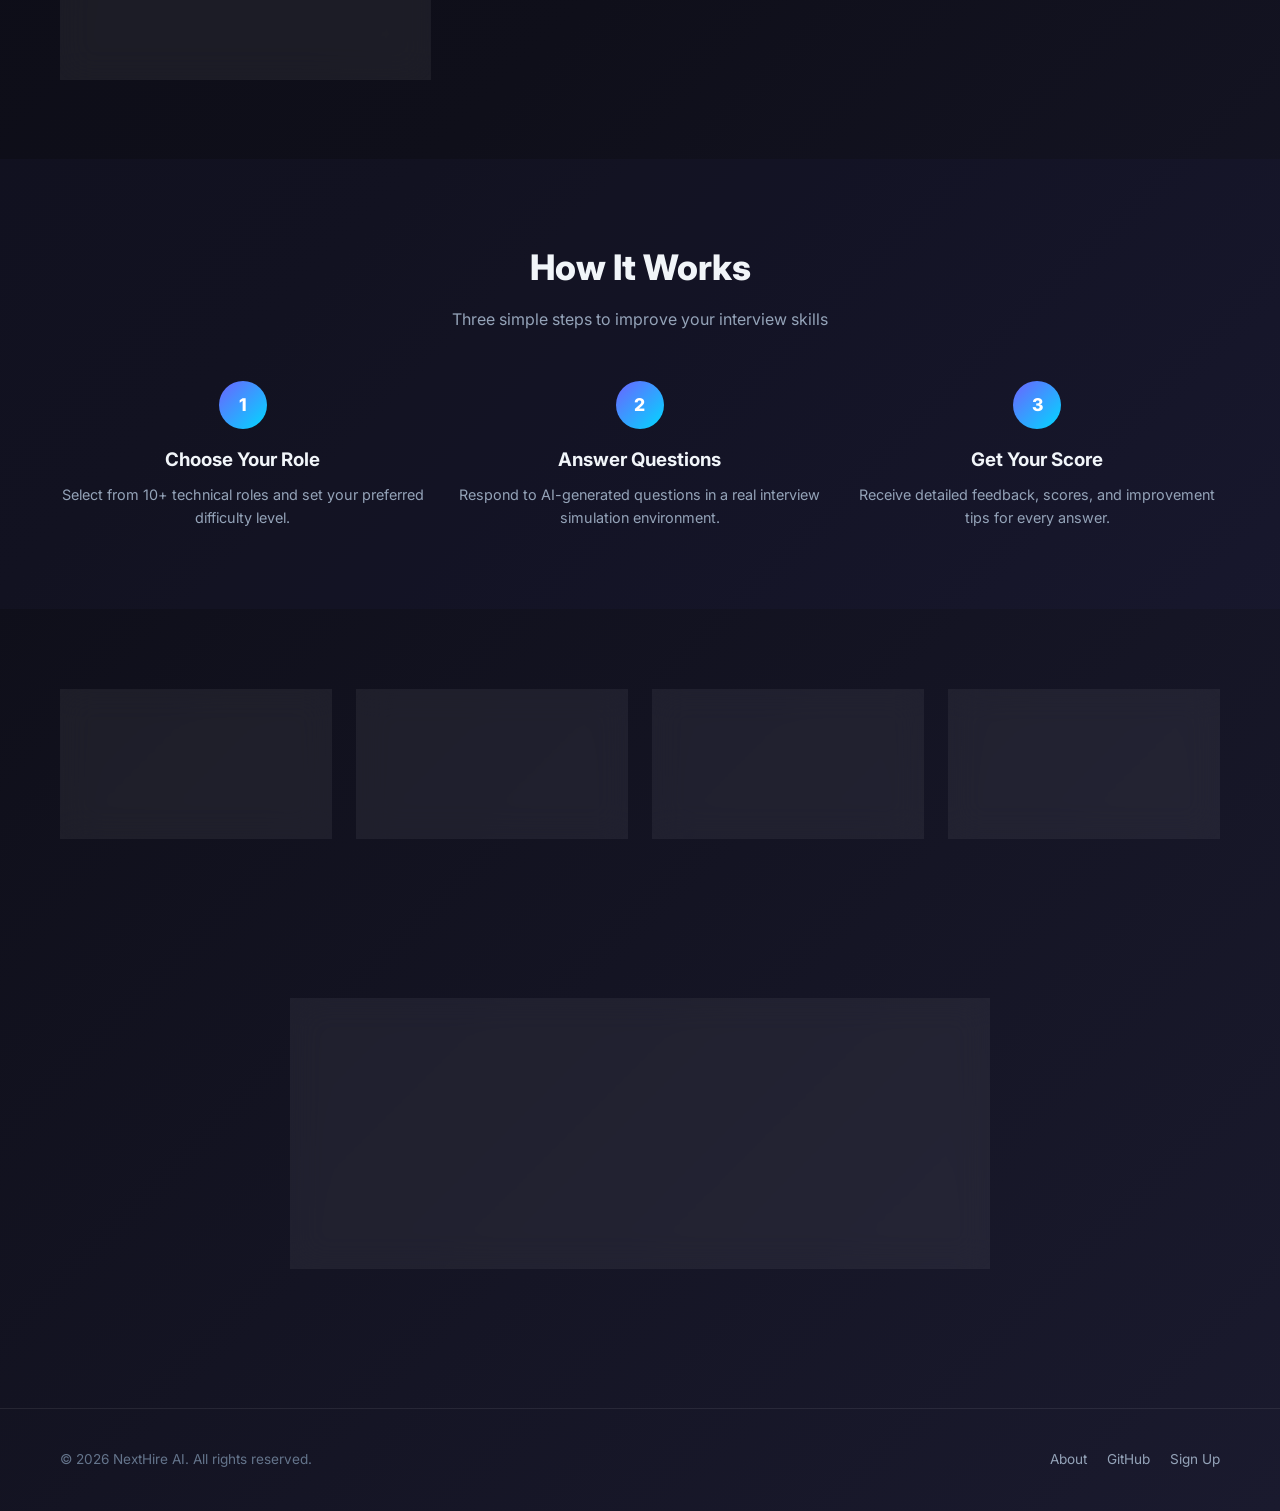
==== commit e82e54b6: "backend added" ====
--- a/frontend/index.html
+++ b/frontend/index.html
@@ -65,22 +65,22 @@
       </div>
       <div class="features-grid">
         <div class="glass-card feature-card animate-fade-in delay-1">
-          <div class="feature-icon purple">🤖</div>
+          <div class="feature-icon purple"><svg width="28" height="28" viewBox="0 0 24 24" fill="none" stroke="currentColor" stroke-width="2"><path d="M12 2a4 4 0 0 1 4 4v2h2a2 2 0 0 1 2 2v10a2 2 0 0 1-2 2H6a2 2 0 0 1-2-2V10a2 2 0 0 1 2-2h2V6a4 4 0 0 1 4-4z"/><circle cx="9" cy="14" r="1"/><circle cx="15" cy="14" r="1"/><path d="M9 18h6"/></svg></div>
           <h3>AI-Generated Questions</h3>
           <p>Dynamic questions tailored to your chosen role and difficulty level, powered by state-of-the-art language models.</p>
         </div>
         <div class="glass-card feature-card animate-fade-in delay-2">
-          <div class="feature-icon cyan">⚡</div>
+          <div class="feature-icon cyan"><svg width="28" height="28" viewBox="0 0 24 24" fill="none" stroke="currentColor" stroke-width="2"><polygon points="13 2 3 14 12 14 11 22 21 10 12 10 13 2"/></svg></div>
           <h3>Instant Feedback</h3>
           <p>Get detailed AI evaluation on correctness, depth, and clarity — with actionable improvement suggestions.</p>
         </div>
         <div class="glass-card feature-card animate-fade-in delay-3">
-          <div class="feature-icon pink">📊</div>
+          <div class="feature-icon pink"><svg width="28" height="28" viewBox="0 0 24 24" fill="none" stroke="currentColor" stroke-width="2"><path d="M18 20V10"/><path d="M12 20V4"/><path d="M6 20v-6"/></svg></div>
           <h3>Score Dashboard</h3>
           <p>Track your performance with visual analytics, per-question breakdowns, and identify your strengths and weaknesses.</p>
         </div>
         <div class="glass-card feature-card animate-fade-in delay-4">
-          <div class="feature-icon green">🎯</div>
+          <div class="feature-icon green"><svg width="28" height="28" viewBox="0 0 24 24" fill="none" stroke="currentColor" stroke-width="2"><circle cx="12" cy="12" r="10"/><circle cx="12" cy="12" r="6"/><circle cx="12" cy="12" r="2"/></svg></div>
           <h3>10+ Job Roles</h3>
           <p>Practice for ML Engineer, Data Scientist, Frontend Dev, Backend Dev, DevOps, and many more technical roles.</p>
         </div>
@@ -154,7 +154,7 @@
   <footer class="footer">
     <div class="container">
       <div class="footer-content">
-        <div class="footer-text">© 2026 NextHire AI. Built with ❤️ and AI.</div>
+        <div class="footer-text">&copy; 2026 NextHire AI. All rights reserved.</div>
         <div class="footer-links">
           <a href="about.html">About</a>
           <a href="https://github.com" target="_blank">GitHub</a>
--- a/frontend/css/styles.css
+++ b/frontend/css/styles.css
@@ -187,16 +187,48 @@
 }
 .nav-logo span { background: linear-gradient(135deg, var(--primary), var(--secondary)); -webkit-background-clip: text; -webkit-text-fill-color: transparent; background-clip: text; }
 .nav-logo svg { width: 32px; height: 32px; }
-.nav-links { display: flex; align-items: center; gap: 8px; list-style: none; }
+.nav-links { display: flex; align-items: center; gap: 4px; list-style: none; }
+.nav-links li { position: relative; }
 .nav-links a {
   padding: 8px 16px;
-  color: var(--text-secondary);
+  color: var(--text-muted);
   font-size: 0.9rem;
   font-weight: 500;
   border-radius: var(--radius-sm);
-  transition: var(--transition);
-}
-.nav-links a:hover, .nav-links a.active { color: var(--text-primary); background: var(--surface); }
+  transition: color 0.3s ease, letter-spacing 0.3s ease;
+  position: relative;
+  display: inline-block;
+}
+.nav-links a::after {
+  content: '';
+  position: absolute;
+  bottom: 0;
+  left: 50%;
+  transform: translateX(-50%) scaleX(0);
+  width: 60%;
+  height: 2px;
+  background: linear-gradient(90deg, var(--primary), var(--secondary));
+  border-radius: 2px;
+  transition: transform 0.35s cubic-bezier(0.4, 0, 0.2, 1);
+  transform-origin: center;
+}
+.nav-links a:hover {
+  color: var(--text-primary);
+  letter-spacing: 0.3px;
+}
+.nav-links a:hover::after {
+  transform: translateX(-50%) scaleX(1);
+}
+.nav-links a.active {
+  color: #fff;
+  font-weight: 600;
+}
+.nav-links a.active::after {
+  transform: translateX(-50%) scaleX(1);
+  height: 2px;
+  background: linear-gradient(90deg, var(--primary), var(--secondary));
+  box-shadow: 0 0 8px rgba(108,99,255,0.5);
+}
 .nav-user { display: flex; align-items: center; gap: 12px; }
 .nav-avatar {
   width: 36px; height: 36px;
